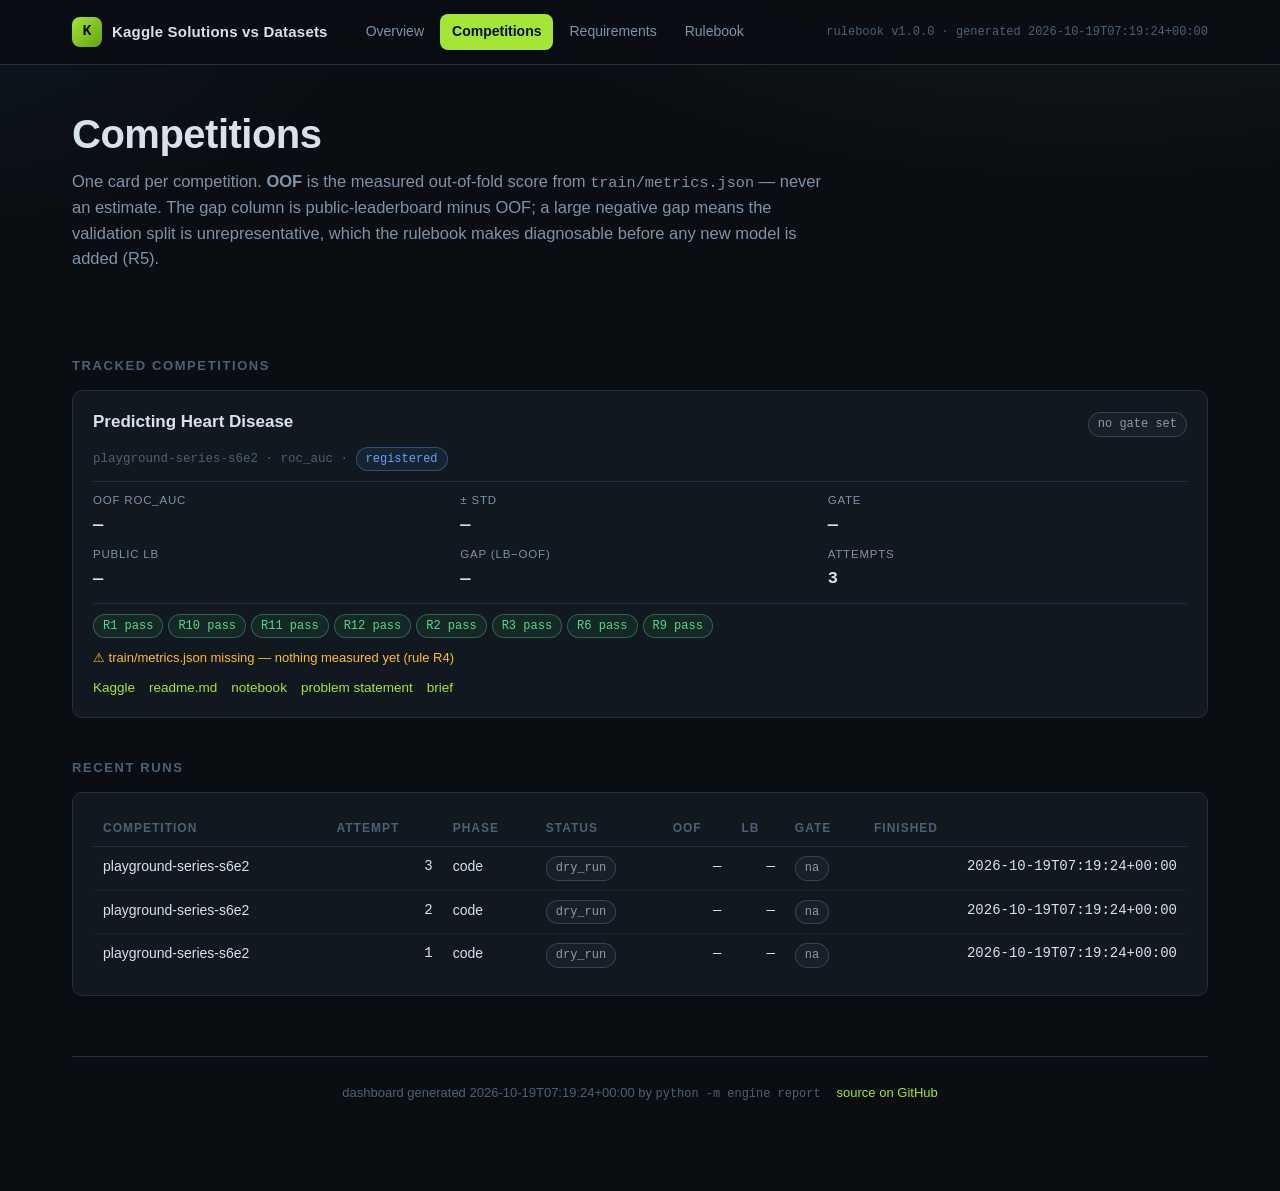
==== frontend/competitions.html @ f4a5522c "Kaggle solutions engine: scout -> OpenCode coder -> train -> score -> iterate An agent-driven system" ====
<!DOCTYPE html>
<html lang="en">
<head>
  <meta charset="utf-8">
  <meta name="viewport" content="width=device-width, initial-scale=1">
  <title>Competitions — Kaggle Solutions vs Datasets</title>
  <meta name="description" content="Every tracked competition: OOF score, gate status, leaderboard gap and requirement checks.">
  <link rel="stylesheet" href="assets/style.css">
</head>
<body data-page="competitions">

<header class="site">
  <div class="head-inner">
    <div class="brand"><span class="glyph">K</span> Kaggle Solutions vs Datasets</div>
    <nav class="site">
      <a data-nav="index" href="index.html">Overview</a>
      <a data-nav="competitions" href="competitions.html">Competitions</a>
      <a data-nav="requirements" href="requirements.html">Requirements</a>
      <a data-nav="rules" href="rules.html">Rulebook</a>
    </nav>
    <div class="head-meta" id="head-meta"></div>
  </div>
</header>

<main class="wrap">

  <section class="hero">
    <h1>Competitions</h1>
    <p class="lede">
      One card per competition. <strong>OOF</strong> is the measured out-of-fold
      score from <code>train/metrics.json</code> — never an estimate. The gap column
      is public-leaderboard minus OOF; a large negative gap means the validation
      split is unrepresentative, which the rulebook makes diagnosable before any
      new model is added (R5).
    </p>
  </section>

  <h2 class="section-title">Tracked competitions</h2>
  <div class="comp-grid" id="comps"></div>

  <h2 class="section-title">Recent runs</h2>
  <div class="panel scroll-x" id="recent-runs"></div>

  <footer class="site">
    <div class="wrap" style="padding-bottom:0;display:flex;justify-content:space-between;gap:16px;flex-wrap:wrap;border:none;">
      <span id="foot-generated"></span>
      <a data-repo-link href="#">source on GitHub</a>
    </div>
  </footer>

</main>

<script src="assets/app.js"></script>
</body>
</html>
---- frontend/assets/style.css ----
/* ==========================================================================
   Kaggle Solutions vs Datasets — dashboard theme
   Engine-telemetry aesthetic: deep ink, mono numerals, status chips.
   No framework; served statically from GitHub Pages or any web server.
   ========================================================================== */

:root {
  --ink: #0a0e13;
  --panel: #111820;
  --panel-2: #16202a;
  --line: #223040;
  --text: #d8e2ec;
  --muted: #7d93a8;
  --faint: #4c6076;

  --pass: #4ade80;
  --fail: #f87171;
  --warn: #fbbf24;
  --info: #60a5fa;
  --idle: #8b9aab;

  --accent: #a3e635;
  --accent-dim: #65a30d;

  --mono: "SFMono-Regular", ui-monospace, "Cascadia Mono", Consolas, monospace;
  --sans: "Inter", -apple-system, "Segoe UI", Roboto, Helvetica, Arial, sans-serif;
  --radius: 10px;
}

* { box-sizing: border-box; }

html, body {
  margin: 0;
  padding: 0;
  background: var(--ink);
  color: var(--text);
  font-family: var(--sans);
  font-size: 15px;
  line-height: 1.55;
}

body {
  background-image:
    radial-gradient(1100px 500px at 85% -10%, rgba(163, 230, 53, 0.07), transparent 60%),
    radial-gradient(900px 420px at -10% 0%, rgba(96, 165, 250, 0.06), transparent 55%);
}

a { color: var(--accent); text-decoration: none; }
a:hover { text-decoration: underline; }

code, .mono { font-family: var(--mono); font-size: 0.92em; }

.wrap {
  max-width: 1180px;
  margin: 0 auto;
  padding: 0 22px 90px;
}

/* --- header --------------------------------------------------------------- */

header.site {
  border-bottom: 1px solid var(--line);
  background: rgba(10, 14, 19, 0.85);
  backdrop-filter: blur(8px);
  position: sticky;
  top: 0;
  z-index: 10;
}

.head-inner {
  max-width: 1180px;
  margin: 0 auto;
  padding: 14px 22px;
  display: flex;
  align-items: center;
  gap: 26px;
  flex-wrap: wrap;
}

.brand {
  display: flex;
  align-items: center;
  gap: 10px;
  font-weight: 700;
  letter-spacing: 0.2px;
}

.brand .glyph {
  display: inline-grid;
  place-items: center;
  width: 30px;
  height: 30px;
  border-radius: 8px;
  background: linear-gradient(135deg, var(--accent), var(--accent-dim));
  color: #0a0e13;
  font-family: var(--mono);
  font-weight: 800;
}

nav.site { display: flex; gap: 4px; flex-wrap: wrap; }

nav.site a {
  color: var(--muted);
  padding: 7px 12px;
  border-radius: 8px;
  font-size: 14px;
}

nav.site a:hover { color: var(--text); background: var(--panel-2); text-decoration: none; }
nav.site a.active { color: var(--ink); background: var(--accent); font-weight: 600; }

.head-meta {
  margin-left: auto;
  color: var(--faint);
  font-family: var(--mono);
  font-size: 12px;
}

/* --- hero ------------------------------------------------------------------ */

.hero { padding: 46px 0 26px; }

.hero h1 {
  margin: 0 0 12px;
  font-size: clamp(26px, 4vw, 40px);
  letter-spacing: -0.5px;
  line-height: 1.15;
}

.hero h1 .lime { color: var(--accent); }

.hero p.lede {
  max-width: 760px;
  color: var(--muted);
  margin: 0 0 18px;
  font-size: 16.5px;
}

/* --- generic panels -------------------------------------------------------- */

.panel {
  background: var(--panel);
  border: 1px solid var(--line);
  border-radius: var(--radius);
  padding: 18px 20px;
}

.panel h2, .panel h3 { margin-top: 0; }

.panel + .panel { margin-top: 18px; }

.section-title {
  margin: 40px 0 14px;
  font-size: 13px;
  text-transform: uppercase;
  letter-spacing: 1.6px;
  color: var(--faint);
  font-weight: 700;
}

/* --- stat cards ------------------------------------------------------------- */

.cards {
  display: grid;
  grid-template-columns: repeat(auto-fit, minmax(200px, 1fr));
  gap: 14px;
  margin-top: 18px;
}

.card {
  background: var(--panel);
  border: 1px solid var(--line);
  border-radius: var(--radius);
  padding: 16px 18px;
}

.card .label {
  color: var(--muted);
  font-size: 12.5px;
  text-transform: uppercase;
  letter-spacing: 1px;
}

.card .value {
  font-family: var(--mono);
  font-size: 30px;
  font-weight: 700;
  margin-top: 4px;
}

.card .sub { color: var(--faint); font-size: 12.5px; margin-top: 4px; }

/* --- chips ------------------------------------------------------------------ */

.chip {
  display: inline-block;
  padding: 2px 9px;
  border-radius: 999px;
  font-family: var(--mono);
  font-size: 12px;
  border: 1px solid transparent;
  white-space: nowrap;
}

.chip.pass { color: var(--pass); border-color: rgba(74, 222, 128, 0.35); background: rgba(74, 222, 128, 0.08); }
.chip.fail { color: var(--fail); border-color: rgba(248, 113, 113, 0.35); background: rgba(248, 113, 113, 0.08); }
.chip.warn { color: var(--warn); border-color: rgba(251, 191, 36, 0.35); background: rgba(251, 191, 36, 0.08); }
.chip.na   { color: var(--idle); border-color: rgba(139, 154, 170, 0.30); background: rgba(139, 154, 170, 0.06); }
.chip.info { color: var(--info); border-color: rgba(96, 165, 250, 0.35); background: rgba(96, 165, 250, 0.08); }

/* --- tables ------------------------------------------------------------------ */

table.data {
  width: 100%;
  border-collapse: collapse;
  font-size: 14px;
}

table.data th {
  text-align: left;
  color: var(--faint);
  font-size: 12px;
  text-transform: uppercase;
  letter-spacing: 1px;
  padding: 8px 10px;
  border-bottom: 1px solid var(--line);
  font-weight: 600;
}

table.data td {
  padding: 9px 10px;
  border-bottom: 1px solid rgba(34, 48, 64, 0.55);
  vertical-align: top;
}

table.data tr:last-child td { border-bottom: none; }
table.data td.num { font-family: var(--mono); text-align: right; }
table.data td.evidence { color: var(--muted); font-size: 13px; }

.scroll-x { overflow-x: auto; }

/* --- competition cards ------------------------------------------------------- */

.comp-grid {
  display: grid;
  grid-template-columns: repeat(auto-fit, minmax(340px, 1fr));
  gap: 16px;
}

.comp {
  background: var(--panel);
  border: 1px solid var(--line);
  border-radius: var(--radius);
  padding: 18px 20px;
  display: flex;
  flex-direction: column;
  gap: 10px;
}

.comp .top { display: flex; align-items: baseline; gap: 10px; justify-content: space-between; }

.comp h3 { margin: 0; font-size: 17px; }

.comp .slugline { color: var(--faint); font-family: var(--mono); font-size: 12.5px; }

.comp .scores {
  display: grid;
  grid-template-columns: repeat(3, 1fr);
  gap: 8px;
  padding: 10px 0;
  border-top: 1px solid var(--line);
  border-bottom: 1px solid var(--line);
}

.comp .scores .k { color: var(--muted); font-size: 11.5px; text-transform: uppercase; letter-spacing: 0.8px; }
.comp .scores .v { font-family: var(--mono); font-size: 17px; font-weight: 600; margin-top: 2px; }

.comp .checks-row { display: flex; gap: 5px; flex-wrap: wrap; }
.comp .links { display: flex; gap: 14px; flex-wrap: wrap; font-size: 13.5px; }
.comp .note { color: var(--warn); font-size: 13px; }

/* --- pipeline ------------------------------------------------------------------ */

ol.pipeline { list-style: none; counter-reset: step; margin: 0; padding: 0; }

ol.pipeline li {
  counter-increment: step;
  padding: 10px 0 10px 44px;
  border-bottom: 1px solid rgba(34, 48, 64, 0.55);
  position: relative;
}

ol.pipeline li:last-child { border-bottom: none; }

ol.pipeline li::before {
  content: counter(step);
  position: absolute;
  left: 0;
  top: 10px;
  width: 28px;
  height: 28px;
  border-radius: 8px;
  background: var(--panel-2);
  border: 1px solid var(--line);
  color: var(--accent);
  font-family: var(--mono);
  display: grid;
  place-items: center;
  font-size: 13px;
  font-weight: 700;
}

ol.pipeline .stage { font-weight: 600; }
ol.pipeline .desc { color: var(--muted); font-size: 13.5px; }

/* --- rule blocks ---------------------------------------------------------------- */

.rule {
  border: 1px solid var(--line);
  border-radius: var(--radius);
  background: var(--panel);
  padding: 16px 18px;
  margin-bottom: 12px;
}

.rule .rid {
  font-family: var(--mono);
  color: var(--accent);
  font-weight: 700;
  margin-right: 8px;
}

.rule .rtitle { font-weight: 650; }
.rule p { margin: 8px 0 0; color: var(--muted); }

/* --- key/value grid ---------------------------------------------------------------- */

.kv {
  display: grid;
  grid-template-columns: max-content 1fr;
  gap: 6px 18px;
  font-size: 14px;
}

.kv .k { color: var(--muted); }
.kv .v { font-family: var(--mono); }

/* --- states (loading / error / empty) ------------------------------------------------- */

.state {
  border: 1px dashed var(--line);
  border-radius: var(--radius);
  padding: 34px;
  text-align: center;
  color: var(--muted);
}

.state.error { border-color: rgba(248, 113, 113, 0.5); color: var(--fail); }

footer.site {
  border-top: 1px solid var(--line);
  color: var(--faint);
  font-size: 13px;
  padding: 26px 0 0;
  margin-top: 60px;
  display: flex;
  justify-content: space-between;
  gap: 16px;
  flex-wrap: wrap;
}

@media (max-width: 720px) {
  .comp .scores { grid-template-columns: repeat(2, 1fr); }
  .head-meta { display: none; }
}
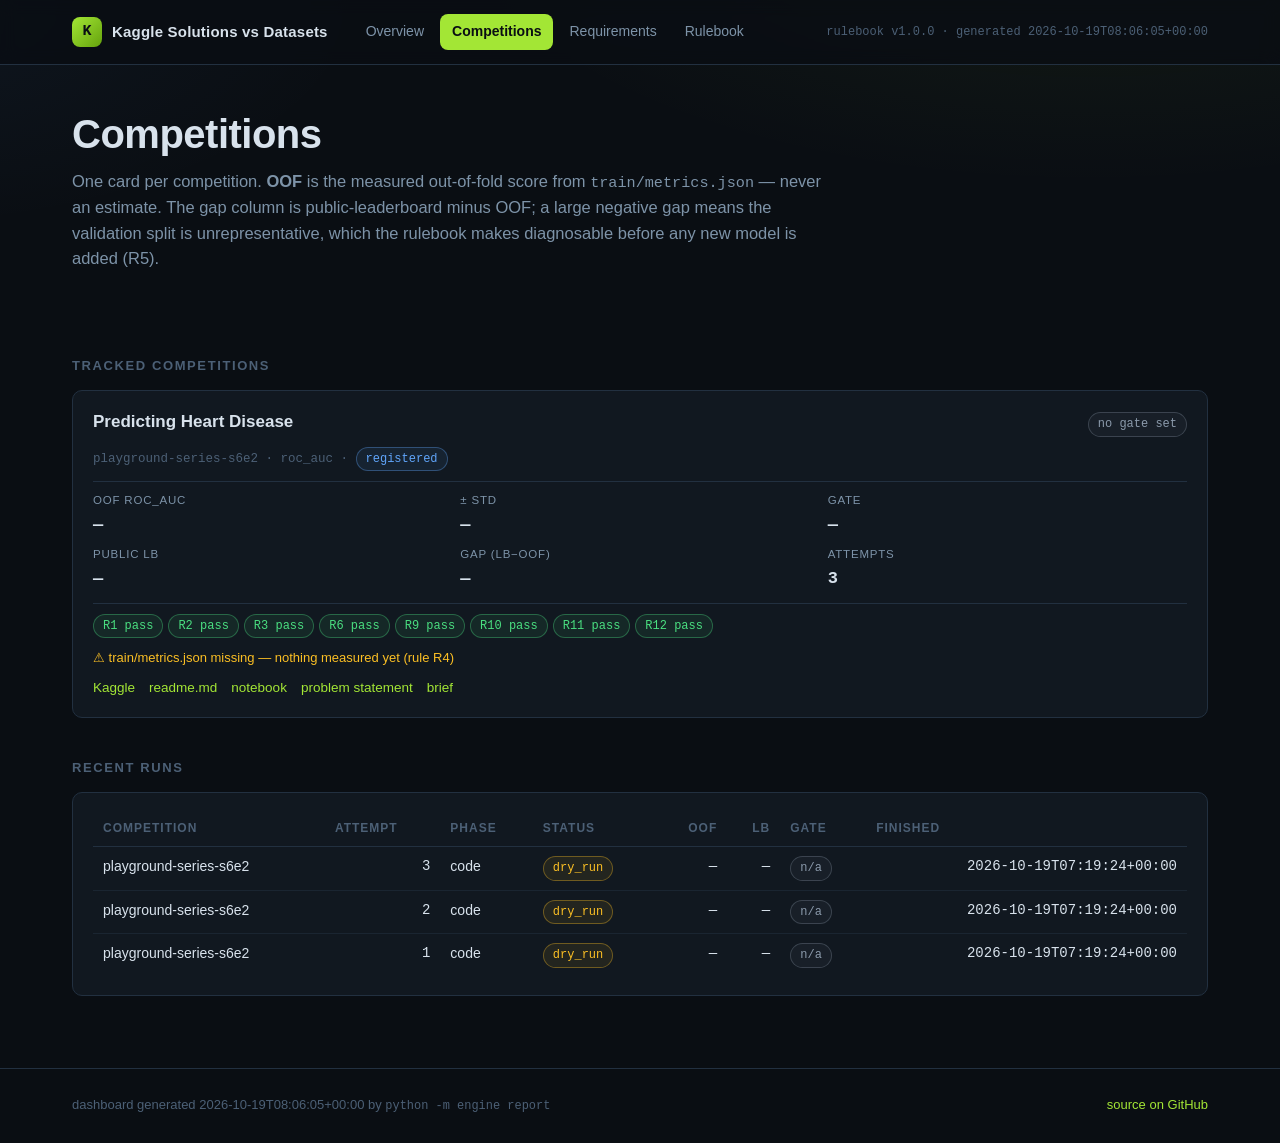
==== commit 3c683068: "Frontend polish: accessibility, favicon, semantic structure Working-tree improvements to the dashboa" ====
--- a/frontend/competitions.html
+++ b/frontend/competitions.html
@@ -3,16 +3,21 @@
 <head>
   <meta charset="utf-8">
   <meta name="viewport" content="width=device-width, initial-scale=1">
+  <meta name="color-scheme" content="dark">
+  <meta name="theme-color" content="#0a0e13">
   <title>Competitions — Kaggle Solutions vs Datasets</title>
   <meta name="description" content="Every tracked competition: OOF score, gate status, leaderboard gap and requirement checks.">
+  <link rel="icon" href="data:image/svg+xml,%3Csvg xmlns='http://www.w3.org/2000/svg' viewBox='0 0 32 32'%3E%3Crect width='32' height='32' rx='8' fill='%23a3e635'/%3E%3Ctext x='16' y='16' font-family='monospace' font-size='20' font-weight='bold' text-anchor='middle' dominant-baseline='central' fill='%230a0e13'%3EK%3C/text%3E%3C/svg%3E">
   <link rel="stylesheet" href="assets/style.css">
 </head>
 <body data-page="competitions">
 
+<a class="skip" href="#main">Skip to content</a>
+
 <header class="site">
   <div class="head-inner">
     <div class="brand"><span class="glyph">K</span> Kaggle Solutions vs Datasets</div>
-    <nav class="site">
+    <nav class="site" aria-label="Primary">
       <a data-nav="index" href="index.html">Overview</a>
       <a data-nav="competitions" href="competitions.html">Competitions</a>
       <a data-nav="requirements" href="requirements.html">Requirements</a>
@@ -22,7 +27,15 @@
   </div>
 </header>
 
-<main class="wrap">
+<main class="wrap" id="main">
+
+  <div id="root" role="status"></div>
+  <noscript>
+    <div class="state error">
+      This dashboard renders <code>data/dashboard.json</code> with JavaScript —
+      please enable it, or read the JSON directly.
+    </div>
+  </noscript>
 
   <section class="hero">
     <h1>Competitions</h1>
@@ -41,14 +54,14 @@
   <h2 class="section-title">Recent runs</h2>
   <div class="panel scroll-x" id="recent-runs"></div>
 
-  <footer class="site">
-    <div class="wrap" style="padding-bottom:0;display:flex;justify-content:space-between;gap:16px;flex-wrap:wrap;border:none;">
-      <span id="foot-generated"></span>
-      <a data-repo-link href="#">source on GitHub</a>
-    </div>
-  </footer>
+</main>
 
-</main>
+<footer class="site">
+  <div class="wrap foot-inner">
+    <span id="foot-generated"></span>
+    <a data-repo-link href="#">source on GitHub</a>
+  </div>
+</footer>
 
 <script src="assets/app.js"></script>
 </body>
--- a/frontend/assets/style.css
+++ b/frontend/assets/style.css
@@ -5,6 +5,8 @@
    ========================================================================== */
 
 :root {
+  color-scheme: dark;
+
   --ink: #0a0e13;
   --panel: #111820;
   --panel-2: #16202a;
@@ -45,15 +47,35 @@
     radial-gradient(900px 420px at -10% 0%, rgba(96, 165, 250, 0.06), transparent 55%);
 }
 
-a { color: var(--accent); text-decoration: none; }
+a { color: var(--accent); text-decoration: none; transition: color .15s ease; }
 a:hover { text-decoration: underline; }
+
+:focus-visible {
+  outline: 2px solid var(--accent);
+  outline-offset: 2px;
+}
+
+/* keyboard-only skip link: off-screen until focused */
+.skip {
+  position: absolute;
+  left: -9999px;
+  top: 0;
+  z-index: 100;
+  padding: 10px 16px;
+  border-radius: 0 0 var(--radius) 0;
+  background: var(--accent);
+  color: var(--ink);
+  font-weight: 600;
+}
+
+.skip:focus { left: 0; text-decoration: none; }
 
 code, .mono { font-family: var(--mono); font-size: 0.92em; }
 
 .wrap {
   max-width: 1180px;
   margin: 0 auto;
-  padding: 0 22px 90px;
+  padding: 0 22px 48px;
 }
 
 /* --- header --------------------------------------------------------------- */
@@ -104,10 +126,12 @@
   padding: 7px 12px;
   border-radius: 8px;
   font-size: 14px;
+  transition: color .15s ease, background-color .15s ease;
 }
 
 nav.site a:hover { color: var(--text); background: var(--panel-2); text-decoration: none; }
-nav.site a.active { color: var(--ink); background: var(--accent); font-weight: 600; }
+nav.site a.active,
+nav.site a[aria-current="page"] { color: var(--ink); background: var(--accent); font-weight: 600; }
 
 .head-meta {
   margin-left: auto;
@@ -136,6 +160,13 @@
   font-size: 16.5px;
 }
 
+.hero p.lede.legend {
+  display: flex;
+  gap: 10px;
+  flex-wrap: wrap;
+  font-size: 15px;
+}
+
 /* --- generic panels -------------------------------------------------------- */
 
 .panel {
@@ -148,6 +179,9 @@
 .panel h2, .panel h3 { margin-top: 0; }
 
 .panel + .panel { margin-top: 18px; }
+
+.panel p.intro { margin-top: 0; color: var(--muted); }
+.panel p.outro { margin-bottom: 0; color: var(--muted); }
 
 .section-title {
   margin: 40px 0 14px;
@@ -156,6 +190,18 @@
   letter-spacing: 1.6px;
   color: var(--faint);
   font-weight: 700;
+}
+
+/* --- utilities -------------------------------------------------------------- */
+
+.muted { color: var(--muted); }
+.faint { color: var(--faint); }
+
+pre.tree {
+  margin: 0;
+  overflow-x: auto;
+  color: var(--muted);
+  font-size: 13px;
 }
 
 /* --- stat cards ------------------------------------------------------------- */
@@ -227,6 +273,8 @@
   font-weight: 600;
 }
 
+table.data th.num { text-align: right; }
+
 table.data td {
   padding: 9px 10px;
   border-bottom: 1px solid rgba(34, 48, 64, 0.55);
@@ -236,6 +284,9 @@
 table.data tr:last-child td { border-bottom: none; }
 table.data td.num { font-family: var(--mono); text-align: right; }
 table.data td.evidence { color: var(--muted); font-size: 13px; }
+
+table.data tbody tr { transition: background-color .12s ease; }
+table.data tbody tr:hover { background: rgba(22, 32, 42, 0.6); }
 
 .scroll-x { overflow-x: auto; }
 
@@ -274,6 +325,11 @@
 
 .comp .scores .k { color: var(--muted); font-size: 11.5px; text-transform: uppercase; letter-spacing: 0.8px; }
 .comp .scores .v { font-family: var(--mono); font-size: 17px; font-weight: 600; margin-top: 2px; }
+
+/* gate verdict + out-of-band LB/OOF gap are colour-coded in place (R5) */
+.comp .scores .v.v-pass { color: var(--pass); }
+.comp .scores .v.v-fail { color: var(--fail); }
+.comp .scores .v.v-warn { color: var(--warn); }
 
 .comp .checks-row { display: flex; gap: 5px; flex-wrap: wrap; }
 .comp .links { display: flex; gap: 14px; flex-wrap: wrap; font-size: 13.5px; }
@@ -343,7 +399,7 @@
 }
 
 .kv .k { color: var(--muted); }
-.kv .v { font-family: var(--mono); }
+.kv .v { font-family: var(--mono); overflow-wrap: break-word; }
 
 /* --- states (loading / error / empty) ------------------------------------------------- */
 
@@ -357,19 +413,40 @@
 
 .state.error { border-color: rgba(248, 113, 113, 0.5); color: var(--fail); }
 
+/* --- footer (outside <main>, border runs full bleed) ------------------------------ */
+
 footer.site {
   border-top: 1px solid var(--line);
   color: var(--faint);
   font-size: 13px;
-  padding: 26px 0 0;
-  margin-top: 60px;
+  margin-top: 24px;
+}
+
+footer .foot-inner {
+  padding-top: 26px;
+  padding-bottom: 30px;
   display: flex;
   justify-content: space-between;
   gap: 16px;
   flex-wrap: wrap;
 }
 
+/* --- responsive / motion --------------------------------------------------------- */
+
 @media (max-width: 720px) {
   .comp .scores { grid-template-columns: repeat(2, 1fr); }
   .head-meta { display: none; }
-}
+  .head-inner { gap: 14px; }
+  .hero { padding-top: 30px; }
+  .kv { grid-template-columns: 1fr; gap: 4px; }
+  .kv .k { margin-top: 10px; }
+  .kv .k:first-child { margin-top: 0; }
+}
+
+@media (prefers-reduced-motion: reduce) {
+  *, *::before, *::after {
+    transition-duration: 0.01ms !important;
+    animation-duration: 0.01ms !important;
+    scroll-behavior: auto !important;
+  }
+}
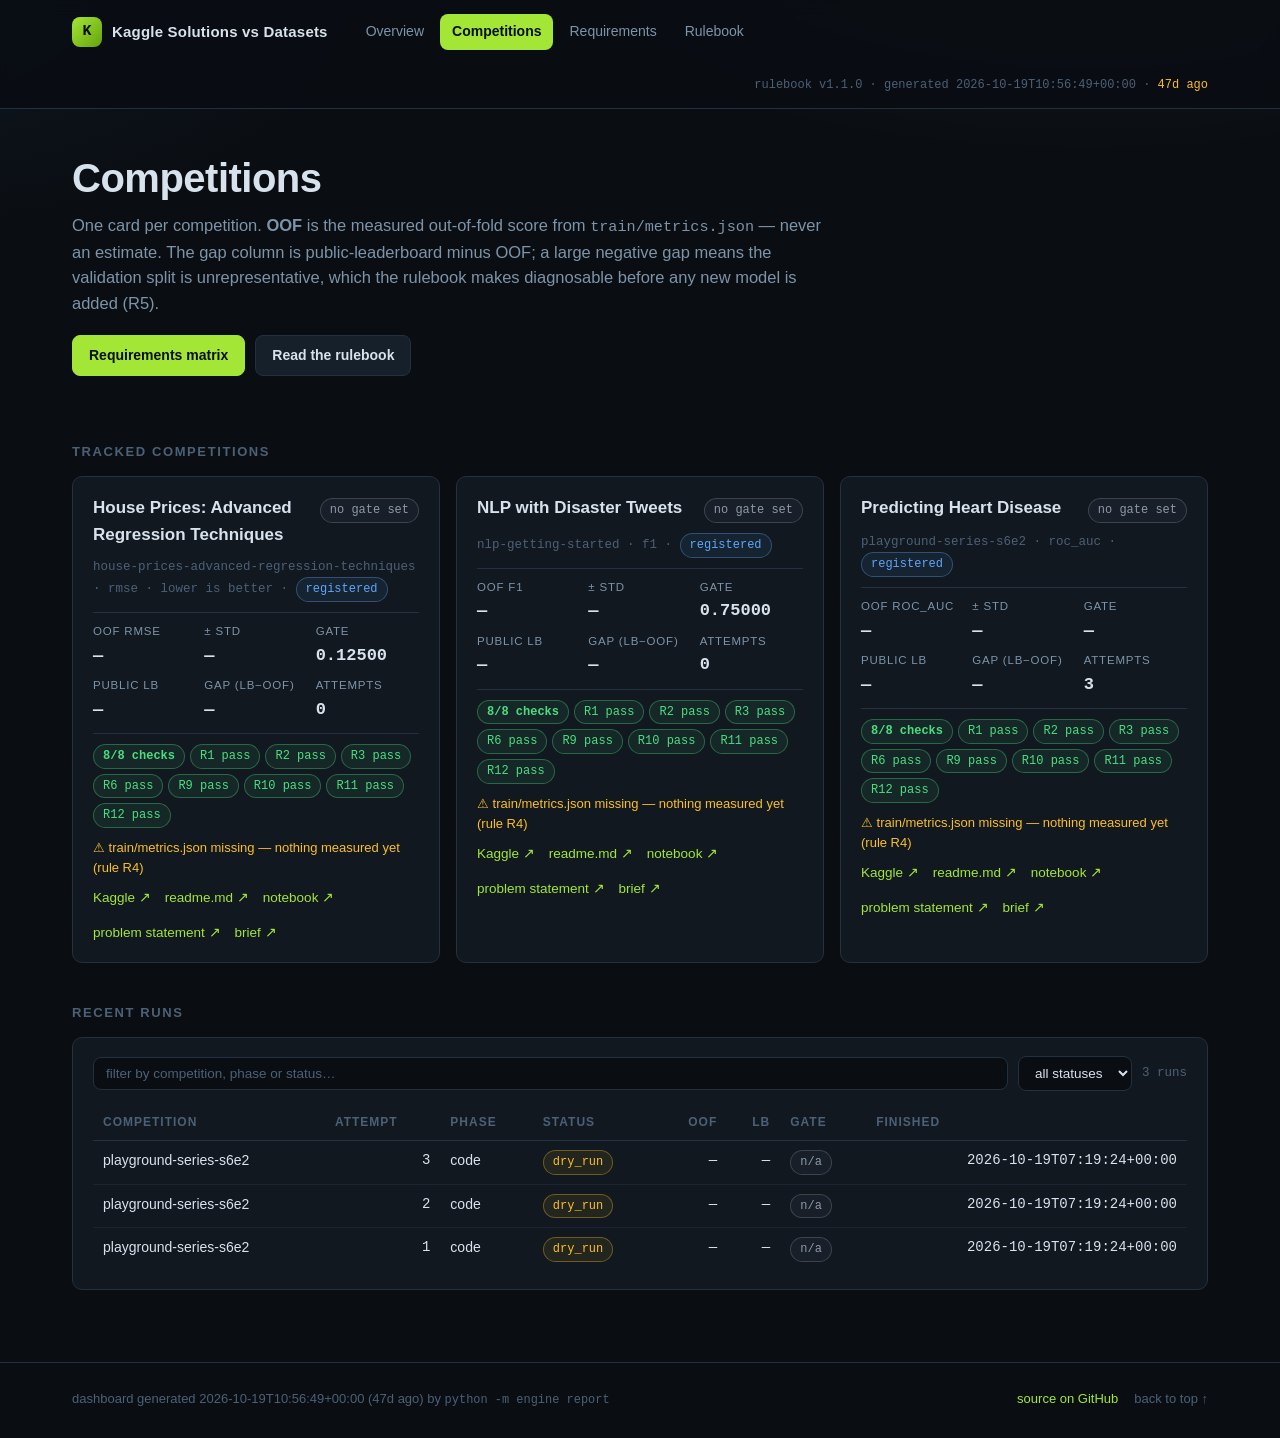
==== commit d6548e02: "Frontend wave 2: gate meters, filters, sticky matrix, copy, skeletons Second batch of parallel-sessi" ====
--- a/frontend/competitions.html
+++ b/frontend/competitions.html
@@ -46,20 +46,27 @@
       split is unrepresentative, which the rulebook makes diagnosable before any
       new model is added (R5).
     </p>
+    <div class="hero-actions">
+      <a class="btn primary" href="requirements.html">Requirements matrix</a>
+      <a class="btn" href="rules.html">Read the rulebook</a>
+    </div>
   </section>
 
   <h2 class="section-title">Tracked competitions</h2>
   <div class="comp-grid" id="comps"></div>
 
   <h2 class="section-title">Recent runs</h2>
-  <div class="panel scroll-x" id="recent-runs"></div>
+  <div class="panel" id="recent-runs"></div>
 
 </main>
 
 <footer class="site">
   <div class="wrap foot-inner">
     <span id="foot-generated"></span>
-    <a data-repo-link href="#">source on GitHub</a>
+    <span class="foot-links">
+      <a data-repo-link href="#">source on GitHub</a>
+      <a class="to-top" href="#main">back to top ↑</a>
+    </span>
   </div>
 </footer>
 
--- a/frontend/assets/style.css
+++ b/frontend/assets/style.css
@@ -431,6 +431,210 @@
   flex-wrap: wrap;
 }
 
+/* --- component: hero actions ---------------------------------------------------- */
+
+.hero-actions { display: flex; gap: 10px; flex-wrap: wrap; margin-top: 6px; }
+
+a.btn {
+  display: inline-block;
+  padding: 9px 16px;
+  border: 1px solid var(--line);
+  border-radius: 8px;
+  background: var(--panel-2);
+  color: var(--text);
+  font-size: 14px;
+  font-weight: 600;
+  text-decoration: none;
+  transition: border-color .15s ease, background-color .15s ease;
+}
+
+a.btn:hover { border-color: var(--faint); background: var(--panel); text-decoration: none; }
+
+a.btn.primary { background: var(--accent); border-color: var(--accent); color: var(--ink); }
+a.btn.primary:hover { background: #b5f24d; border-color: #b5f24d; }
+
+/* --- component: stat card tones ------------------------------------------------- */
+
+.card .value.tone-pass { color: var(--pass); }
+.card .value.tone-fail { color: var(--fail); }
+.card .value.tone-warn { color: var(--warn); }
+.card .value.tone-info { color: var(--info); }
+
+/* --- component: pipeline rail ---------------------------------------------------- */
+
+ol.pipeline { position: relative; }
+
+ol.pipeline::before {
+  content: "";
+  position: absolute;
+  left: 14px;
+  top: 24px;
+  bottom: 24px;
+  width: 1px;
+  background: var(--line);
+}
+
+ol.pipeline li { transition: background-color .15s ease; }
+ol.pipeline li:hover { background: rgba(22, 32, 42, 0.5); }
+ol.pipeline li::before { background: var(--panel-2); z-index: 1; }
+
+/* --- component: progress meter (gate attainment, requirement coverage) ----------- */
+
+progress.prog {
+  display: block;
+  width: 100%;
+  height: 8px;
+  appearance: none;
+  -webkit-appearance: none;
+  border: none;
+  border-radius: 999px;
+  background: var(--panel-2);
+  overflow: hidden;
+}
+
+progress.prog::-webkit-progress-bar { background: var(--panel-2); }
+progress.prog::-webkit-progress-value { background: var(--accent-dim); border-radius: 999px; }
+progress.prog::-moz-progress-bar { background: var(--accent-dim); border-radius: 999px; }
+progress.prog.good::-webkit-progress-value { background: var(--pass); }
+progress.prog.good::-moz-progress-bar { background: var(--pass); }
+progress.prog.bad::-webkit-progress-value { background: var(--fail); }
+progress.prog.bad::-moz-progress-bar { background: var(--fail); }
+progress.prog:focus-visible { outline-offset: 3px; }
+
+.gate { display: grid; gap: 6px; }
+.gate-label { font-family: var(--mono); font-size: 12px; color: var(--muted); }
+
+.chip.summary { font-weight: 700; }
+
+/* --- component: run filter toolbar ------------------------------------------------ */
+
+.toolbar {
+  display: flex;
+  gap: 10px;
+  align-items: center;
+  flex-wrap: wrap;
+  margin-bottom: 14px;
+}
+
+.toolbar input[type="search"],
+.toolbar select {
+  background: var(--ink);
+  border: 1px solid var(--line);
+  border-radius: 8px;
+  color: var(--text);
+  font-family: var(--sans);
+  font-size: 13.5px;
+  padding: 8px 12px;
+}
+
+.toolbar input[type="search"] { flex: 1 1 240px; min-width: 0; }
+.toolbar input::placeholder { color: var(--faint); }
+.toolbar select { cursor: pointer; }
+
+.filter-count {
+  margin-left: auto;
+  color: var(--faint);
+  font-family: var(--mono);
+  font-size: 12.5px;
+}
+
+/* --- component: matrix cells, sticky labels, totals -------------------------------- */
+
+a.chip { text-decoration: none; transition: border-color .15s ease, background-color .15s ease; }
+a.chip:hover { text-decoration: none; border-color: var(--faint); }
+
+/* anchors land below the sticky header */
+[id] { scroll-margin-top: 76px; }
+
+.scroll-x th:first-child,
+.scroll-x td:first-child { position: sticky; left: 0; background: var(--panel); }
+.scroll-x thead th:first-child { z-index: 1; }
+.scroll-x tbody tr:hover td:first-child { background: var(--panel-2); }
+
+tr:target td { background: rgba(163, 230, 53, 0.10); }
+
+table.data tr.sum td {
+  background: var(--panel-2);
+  border-top: 1px solid var(--line);
+  font-weight: 600;
+}
+
+/* --- component: evidence detail header ----------------------------------------------- */
+
+.detail-head {
+  display: flex;
+  justify-content: space-between;
+  align-items: baseline;
+  gap: 12px;
+  flex-wrap: wrap;
+}
+
+.detail-head h3 { margin-bottom: 10px; }
+.detail-head + progress.prog { margin-bottom: 14px; }
+
+/* --- component: rule index + copy button ---------------------------------------------- */
+
+.rule-index { display: flex; gap: 6px; flex-wrap: wrap; margin-bottom: 16px; }
+.rule-head { display: flex; align-items: center; gap: 8px; flex-wrap: wrap; }
+
+.btn-copy {
+  margin-left: auto;
+  background: var(--panel-2);
+  border: 1px solid var(--line);
+  border-radius: 7px;
+  color: var(--muted);
+  font-family: var(--mono);
+  font-size: 11.5px;
+  padding: 4px 9px;
+  cursor: pointer;
+  transition: color .15s ease, border-color .15s ease;
+}
+
+.btn-copy:hover { color: var(--text); border-color: var(--faint); }
+.btn-copy.ok { color: var(--pass); border-color: rgba(74, 222, 128, 0.35); }
+
+/* textarea parked off-screen for the execCommand copy fallback */
+.offscreen { position: fixed; left: -9999px; top: 0; opacity: 0; }
+
+/* --- component: repo tree ------------------------------------------------------------- */
+
+pre.tree .t-dir  { color: var(--text); font-weight: 600; }
+pre.tree .t-path { color: var(--text); }
+pre.tree .t-note { color: var(--faint); }
+
+/* --- component: header freshness -------------------------------------------------------- */
+
+.freshness { color: var(--muted); }
+.freshness.fresh { color: var(--pass); }
+.freshness.stale { color: var(--warn); }
+
+/* --- component: loading skeleton ------------------------------------------------------------ */
+
+.skeleton { display: grid; gap: 12px; justify-items: start; }
+
+.sk-line {
+  display: block;
+  height: 14px;
+  border-radius: 7px;
+  background: linear-gradient(90deg, var(--panel-2) 25%, var(--line) 50%, var(--panel-2) 75%);
+  background-size: 200% 100%;
+  animation: sk-shift 1.4s ease-in-out infinite;
+}
+
+.sk-line.w-45 { width: 45%; }
+.sk-line.w-60 { width: 60%; }
+.sk-line.w-75 { width: 75%; }
+
+@keyframes sk-shift { from { background-position: 200% 0; } to { background-position: -200% 0; } }
+
+/* --- component: footer links ----------------------------------------------------------------- */
+
+.foot-links { display: flex; gap: 16px; flex-wrap: wrap; }
+a.to-top { color: var(--faint); }
+a.to-top:hover { color: var(--text); }
+
+.panel-foot { margin-top: 12px; font-size: 13.5px; }
+
 /* --- responsive / motion --------------------------------------------------------- */
 
 @media (max-width: 720px) {
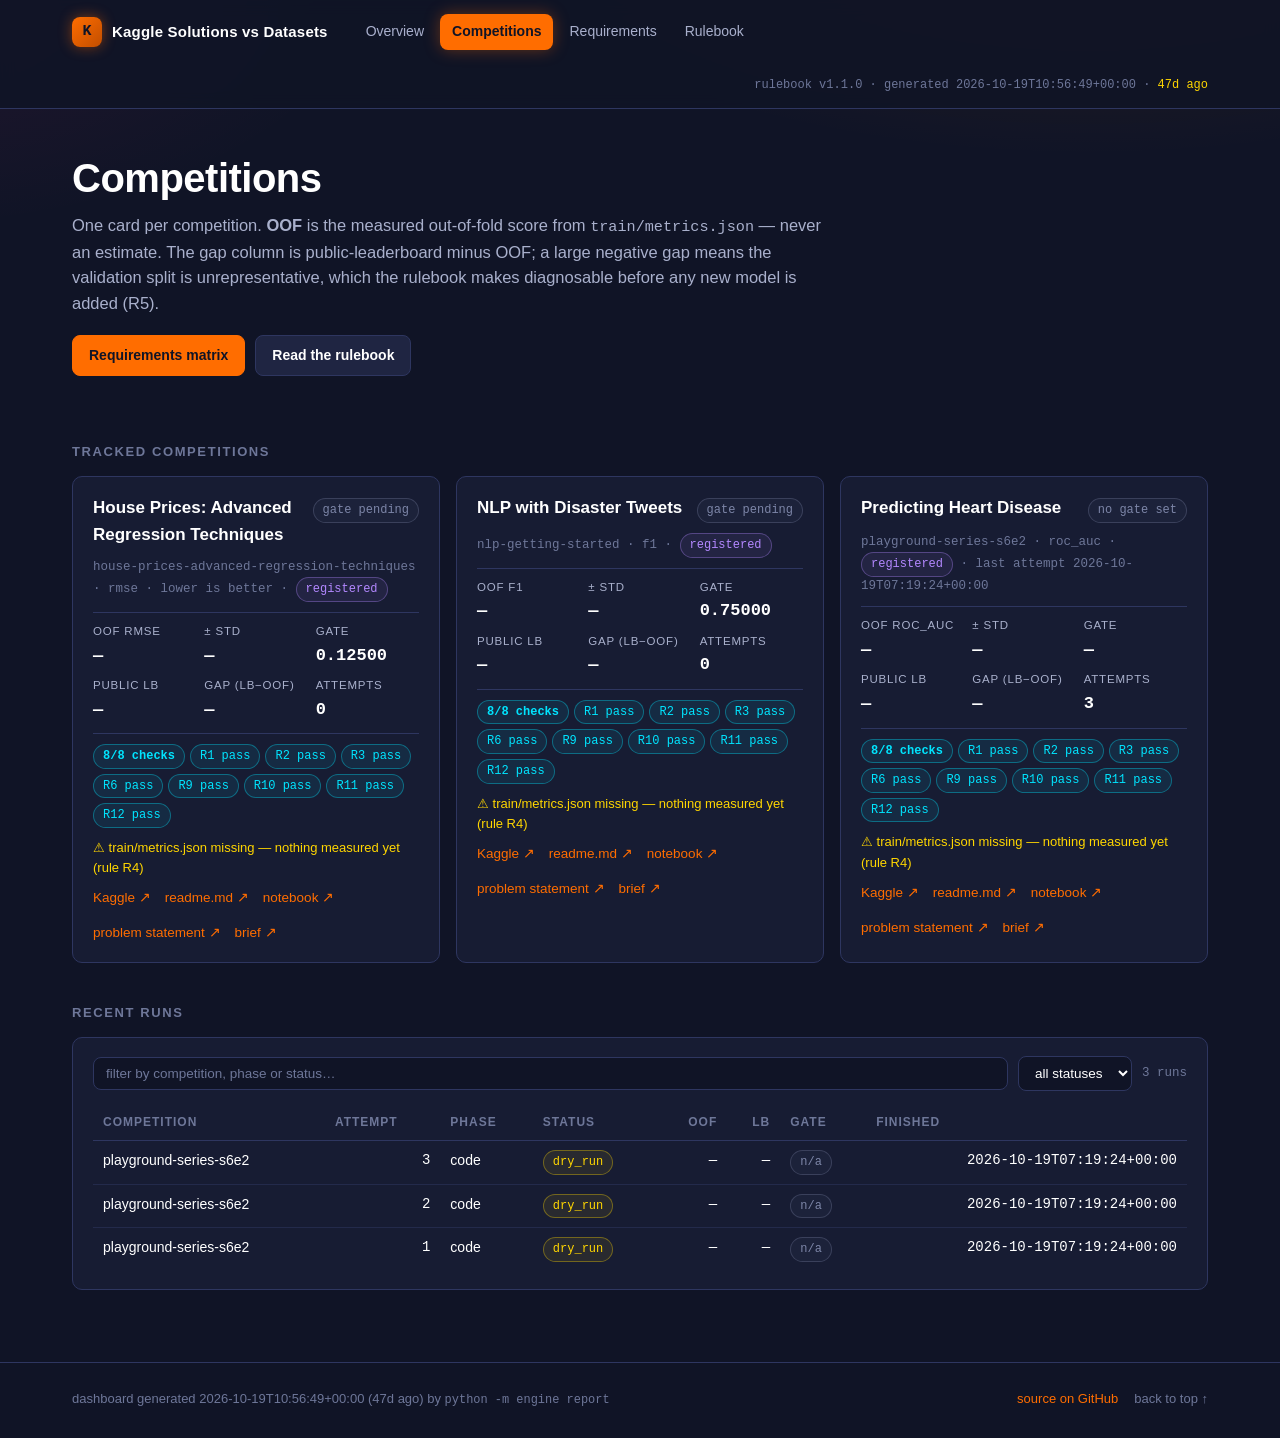
==== commit 488f4574: "Frontend: EXCITEMENT MODE palette (electric orange, vivid yellow, deep navy) - :root gains the eight" ====
--- a/frontend/competitions.html
+++ b/frontend/competitions.html
@@ -4,10 +4,10 @@
   <meta charset="utf-8">
   <meta name="viewport" content="width=device-width, initial-scale=1">
   <meta name="color-scheme" content="dark">
-  <meta name="theme-color" content="#0a0e13">
+  <meta name="theme-color" content="#101426">
   <title>Competitions — Kaggle Solutions vs Datasets</title>
   <meta name="description" content="Every tracked competition: OOF score, gate status, leaderboard gap and requirement checks.">
-  <link rel="icon" href="data:image/svg+xml,%3Csvg xmlns='http://www.w3.org/2000/svg' viewBox='0 0 32 32'%3E%3Crect width='32' height='32' rx='8' fill='%23a3e635'/%3E%3Ctext x='16' y='16' font-family='monospace' font-size='20' font-weight='bold' text-anchor='middle' dominant-baseline='central' fill='%230a0e13'%3EK%3C/text%3E%3C/svg%3E">
+  <link rel="icon" href="data:image/svg+xml,%3Csvg xmlns='http://www.w3.org/2000/svg' viewBox='0 0 32 32'%3E%3Crect width='32' height='32' rx='8' fill='%23FF6D00'/%3E%3Ctext x='16' y='16' font-family='monospace' font-size='20' font-weight='bold' text-anchor='middle' dominant-baseline='central' fill='%23101426'%3EK%3C/text%3E%3C/svg%3E">
   <link rel="stylesheet" href="assets/style.css">
 </head>
 <body data-page="competitions">
--- a/frontend/assets/style.css
+++ b/frontend/assets/style.css
@@ -1,28 +1,40 @@
 /* ==========================================================================
    Kaggle Solutions vs Datasets — dashboard theme
-   Engine-telemetry aesthetic: deep ink, mono numerals, status chips.
+   EXCITEMENT MODE: deep navy, electric orange, vivid yellow, glow accents.
+   High energy · Dynamic · Futuristic — mono numerals, status chips.
    No framework; served statically from GitHub Pages or any web server.
    ========================================================================== */
 
 :root {
   color-scheme: dark;
 
-  --ink: #0a0e13;
-  --panel: #111820;
-  --panel-2: #16202a;
-  --line: #223040;
-  --text: #d8e2ec;
-  --muted: #7d93a8;
-  --faint: #4c6076;
-
-  --pass: #4ade80;
-  --fail: #f87171;
-  --warn: #fbbf24;
-  --info: #60a5fa;
-  --idle: #8b9aab;
-
-  --accent: #a3e635;
-  --accent-dim: #65a30d;
+  /* --- EXCITEMENT MODE palette ---------------------------------------------- */
+  --excitement-primary: #FF6D00;    /* Electric Orange — primary excitement  */
+  --excitement-secondary: #FFD600;  /* Vivid Yellow — energy and highlights   */
+  --excitement-accent: #FF2E93;     /* Hot Pink — playful excitement          */
+  --excitement-alert: #FF1744;      /* Neon Red — intensity and urgency       */
+  --excitement-purple: #B388FF;     /* Electric Purple — creative energy      */
+  --excitement-cyan: #00E5FF;       /* Bright Cyan — futuristic accents       */
+  --excitement-background: #101426; /* Deep Navy — dark background            */
+  --excitement-text: #FFFFFF;       /* Pure White — text on dark surfaces     */
+
+  /* --- semantic aliases used across the theme ------------------------------- */
+  --ink: var(--excitement-background);
+  --panel: #171c33;          /* raised surfaces derived from Deep Navy */
+  --panel-2: #1f2542;
+  --line: #2e3660;
+  --text: var(--excitement-text);
+  --muted: #a9b0cc;
+  --faint: #6e7799;
+
+  --pass: var(--excitement-cyan);
+  --fail: var(--excitement-alert);
+  --warn: var(--excitement-secondary);
+  --info: var(--excitement-purple);
+  --idle: #7d86a8;
+
+  --accent: var(--excitement-primary);
+  --accent-dim: #c24e00;
 
   --mono: "SFMono-Regular", ui-monospace, "Cascadia Mono", Consolas, monospace;
   --sans: "Inter", -apple-system, "Segoe UI", Roboto, Helvetica, Arial, sans-serif;
@@ -41,17 +53,19 @@
   line-height: 1.55;
 }
 
+/* accent glow: Electric Orange primary, Hot Pink used sparingly */
 body {
   background-image:
-    radial-gradient(1100px 500px at 85% -10%, rgba(163, 230, 53, 0.07), transparent 60%),
-    radial-gradient(900px 420px at -10% 0%, rgba(96, 165, 250, 0.06), transparent 55%);
+    radial-gradient(1100px 500px at 85% -10%, rgba(255, 109, 0, 0.13), transparent 60%),
+    radial-gradient(900px 420px at -10% 0%, rgba(255, 46, 147, 0.08), transparent 55%);
 }
 
 a { color: var(--accent); text-decoration: none; transition: color .15s ease; }
 a:hover { text-decoration: underline; }
 
+/* futuristic cyan focus ring — distinct from orange links/controls */
 :focus-visible {
-  outline: 2px solid var(--accent);
+  outline: 2px solid var(--excitement-cyan);
   outline-offset: 2px;
 }
 
@@ -82,7 +96,7 @@
 
 header.site {
   border-bottom: 1px solid var(--line);
-  background: rgba(10, 14, 19, 0.85);
+  background: rgba(16, 20, 38, 0.85);
   backdrop-filter: blur(8px);
   position: sticky;
   top: 0;
@@ -114,9 +128,10 @@
   height: 30px;
   border-radius: 8px;
   background: linear-gradient(135deg, var(--accent), var(--accent-dim));
-  color: #0a0e13;
+  color: var(--ink);
   font-family: var(--mono);
   font-weight: 800;
+  box-shadow: 0 0 14px rgba(255, 109, 0, 0.45);
 }
 
 nav.site { display: flex; gap: 4px; flex-wrap: wrap; }
@@ -131,7 +146,12 @@
 
 nav.site a:hover { color: var(--text); background: var(--panel-2); text-decoration: none; }
 nav.site a.active,
-nav.site a[aria-current="page"] { color: var(--ink); background: var(--accent); font-weight: 600; }
+nav.site a[aria-current="page"] {
+  color: var(--ink);
+  background: var(--accent);
+  font-weight: 600;
+  box-shadow: 0 0 16px rgba(255, 109, 0, 0.35);
+}
 
 .head-meta {
   margin-left: auto;
@@ -151,7 +171,18 @@
   line-height: 1.15;
 }
 
-.hero h1 .lime { color: var(--accent); }
+/* energy highlight: Vivid Yellow, upgraded to a yellow→orange gradient where
+   background-clip:text is supported (old browsers keep the solid yellow) */
+.hero h1 .flare { color: var(--excitement-secondary); }
+
+@supports (-webkit-background-clip: text) {
+  .hero h1 .flare {
+    background: linear-gradient(120deg, var(--excitement-secondary), var(--excitement-primary));
+    -webkit-background-clip: text;
+    background-clip: text;
+    color: transparent;
+  }
+}
 
 .hero p.lede {
   max-width: 760px;
@@ -248,11 +279,11 @@
   white-space: nowrap;
 }
 
-.chip.pass { color: var(--pass); border-color: rgba(74, 222, 128, 0.35); background: rgba(74, 222, 128, 0.08); }
-.chip.fail { color: var(--fail); border-color: rgba(248, 113, 113, 0.35); background: rgba(248, 113, 113, 0.08); }
-.chip.warn { color: var(--warn); border-color: rgba(251, 191, 36, 0.35); background: rgba(251, 191, 36, 0.08); }
-.chip.na   { color: var(--idle); border-color: rgba(139, 154, 170, 0.30); background: rgba(139, 154, 170, 0.06); }
-.chip.info { color: var(--info); border-color: rgba(96, 165, 250, 0.35); background: rgba(96, 165, 250, 0.08); }
+.chip.pass { color: var(--pass); border-color: rgba(0, 229, 255, 0.35); background: rgba(0, 229, 255, 0.08); }
+.chip.fail { color: var(--fail); border-color: rgba(255, 23, 68, 0.35); background: rgba(255, 23, 68, 0.08); }
+.chip.warn { color: var(--warn); border-color: rgba(255, 214, 0, 0.35); background: rgba(255, 214, 0, 0.08); }
+.chip.na   { color: var(--idle); border-color: rgba(125, 134, 168, 0.30); background: rgba(125, 134, 168, 0.06); }
+.chip.info { color: var(--info); border-color: rgba(179, 136, 255, 0.35); background: rgba(179, 136, 255, 0.08); }
 
 /* --- tables ------------------------------------------------------------------ */
 
@@ -277,7 +308,7 @@
 
 table.data td {
   padding: 9px 10px;
-  border-bottom: 1px solid rgba(34, 48, 64, 0.55);
+  border-bottom: 1px solid rgba(46, 54, 96, 0.55);
   vertical-align: top;
 }
 
@@ -286,7 +317,7 @@
 table.data td.evidence { color: var(--muted); font-size: 13px; }
 
 table.data tbody tr { transition: background-color .12s ease; }
-table.data tbody tr:hover { background: rgba(22, 32, 42, 0.6); }
+table.data tbody tr:hover { background: rgba(31, 37, 66, 0.6); }
 
 .scroll-x { overflow-x: auto; }
 
@@ -306,6 +337,13 @@
   display: flex;
   flex-direction: column;
   gap: 10px;
+  transition: border-color .15s ease, box-shadow .15s ease;
+}
+
+/* playful excitement: Hot Pink glow on hover, sparingly */
+.comp:hover {
+  border-color: rgba(255, 46, 147, 0.5);
+  box-shadow: 0 0 22px rgba(255, 46, 147, 0.14);
 }
 
 .comp .top { display: flex; align-items: baseline; gap: 10px; justify-content: space-between; }
@@ -342,7 +380,7 @@
 ol.pipeline li {
   counter-increment: step;
   padding: 10px 0 10px 44px;
-  border-bottom: 1px solid rgba(34, 48, 64, 0.55);
+  border-bottom: 1px solid rgba(46, 54, 96, 0.55);
   position: relative;
 }
 
@@ -411,7 +449,7 @@
   color: var(--muted);
 }
 
-.state.error { border-color: rgba(248, 113, 113, 0.5); color: var(--fail); }
+.state.error { border-color: rgba(255, 23, 68, 0.5); color: var(--fail); }
 
 /* --- footer (outside <main>, border runs full bleed) ------------------------------ */
 
@@ -445,13 +483,17 @@
   font-size: 14px;
   font-weight: 600;
   text-decoration: none;
-  transition: border-color .15s ease, background-color .15s ease;
+  transition: border-color .15s ease, background-color .15s ease, box-shadow .15s ease;
 }
 
 a.btn:hover { border-color: var(--faint); background: var(--panel); text-decoration: none; }
 
 a.btn.primary { background: var(--accent); border-color: var(--accent); color: var(--ink); }
-a.btn.primary:hover { background: #b5f24d; border-color: #b5f24d; }
+a.btn.primary:hover {
+  background: #ff8a33;
+  border-color: #ff8a33;
+  box-shadow: 0 0 24px rgba(255, 109, 0, 0.45);
+}
 
 /* --- component: stat card tones ------------------------------------------------- */
 
@@ -475,7 +517,7 @@
 }
 
 ol.pipeline li { transition: background-color .15s ease; }
-ol.pipeline li:hover { background: rgba(22, 32, 42, 0.5); }
+ol.pipeline li:hover { background: rgba(31, 37, 66, 0.5); }
 ol.pipeline li::before { background: var(--panel-2); z-index: 1; }
 
 /* --- component: progress meter (gate attainment, requirement coverage) ----------- */
@@ -551,7 +593,7 @@
 .scroll-x thead th:first-child { z-index: 1; }
 .scroll-x tbody tr:hover td:first-child { background: var(--panel-2); }
 
-tr:target td { background: rgba(163, 230, 53, 0.10); }
+tr:target td { background: rgba(255, 109, 0, 0.12); }
 
 table.data tr.sum td {
   background: var(--panel-2);
@@ -591,7 +633,7 @@
 }
 
 .btn-copy:hover { color: var(--text); border-color: var(--faint); }
-.btn-copy.ok { color: var(--pass); border-color: rgba(74, 222, 128, 0.35); }
+.btn-copy.ok { color: var(--pass); border-color: rgba(0, 229, 255, 0.35); }
 
 /* textarea parked off-screen for the execCommand copy fallback */
 .offscreen { position: fixed; left: -9999px; top: 0; opacity: 0; }
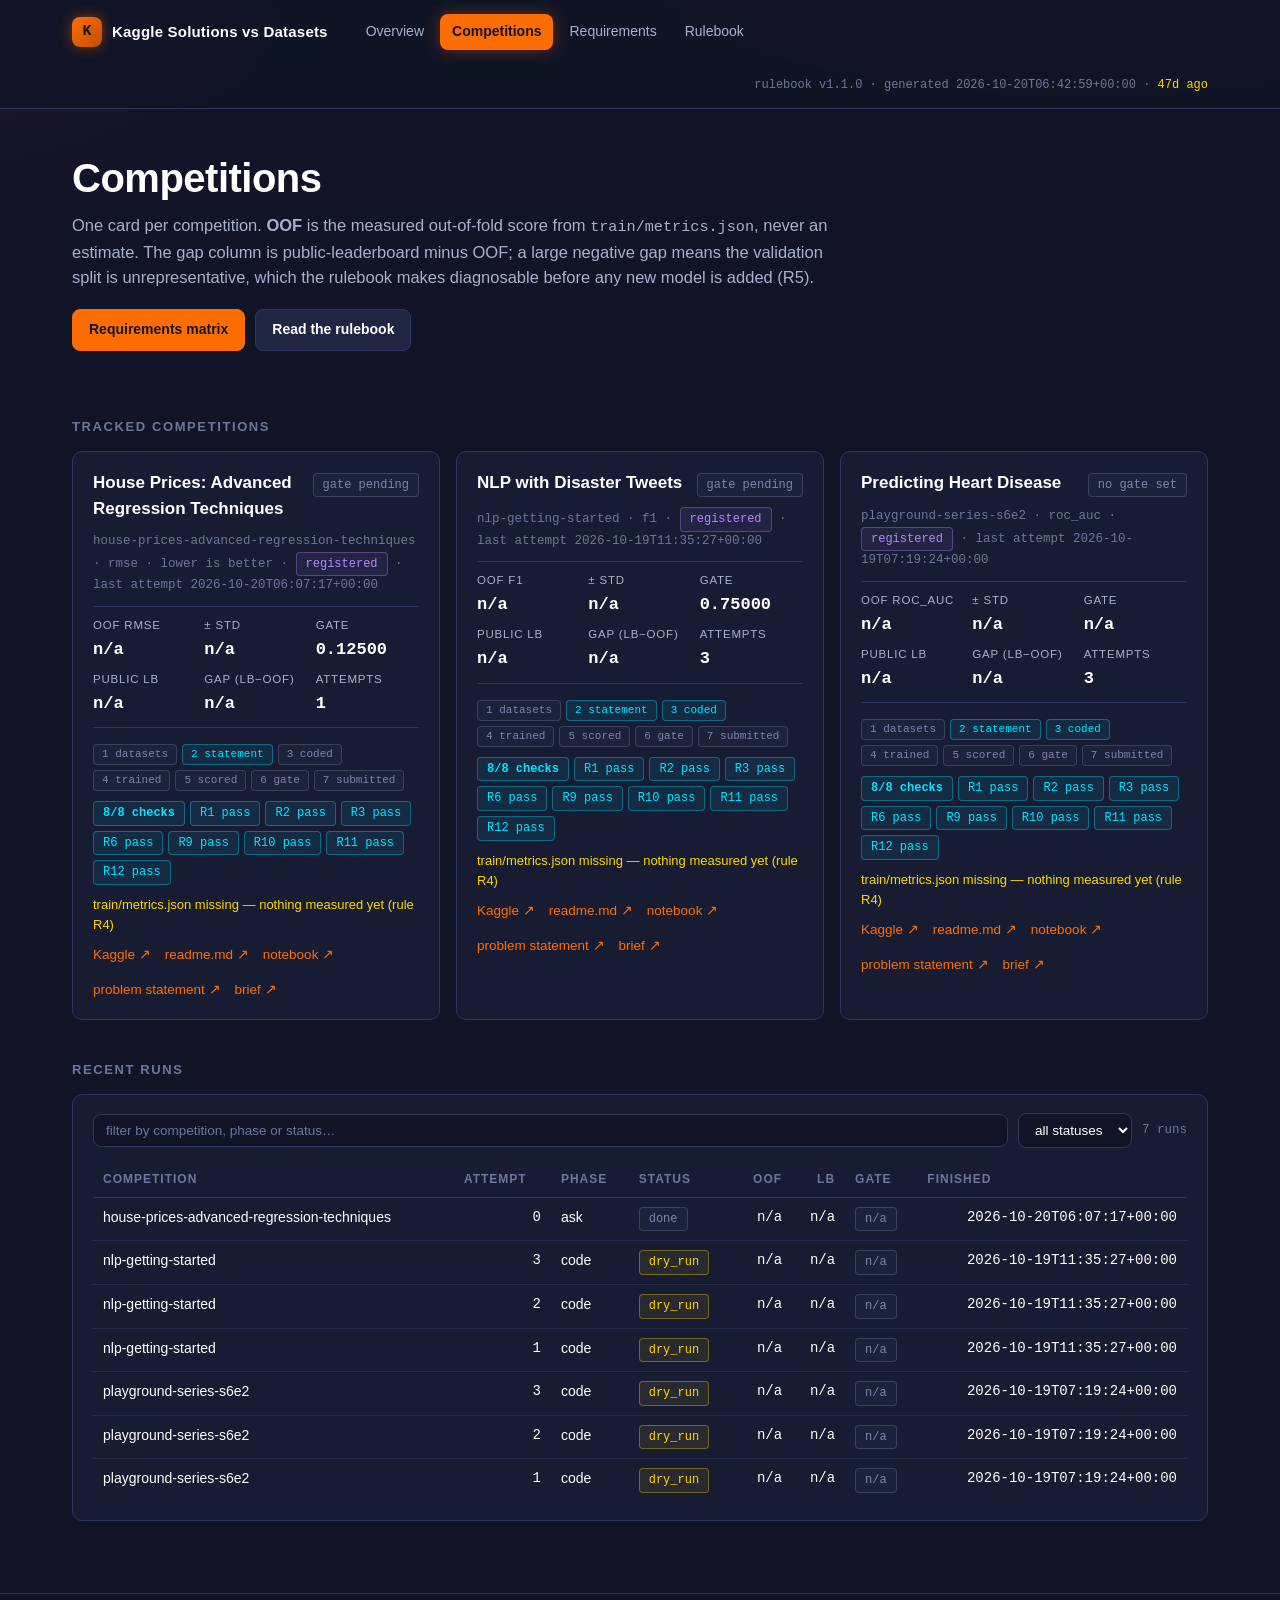
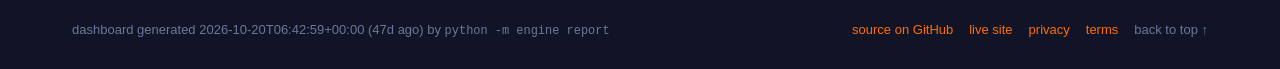
==== commit 7d7b7140: "frontend: live-site footer link, privacy and terms pages, de-dashed copy Launch-gate items from the " ====
--- a/frontend/competitions.html
+++ b/frontend/competitions.html
@@ -5,7 +5,7 @@
   <meta name="viewport" content="width=device-width, initial-scale=1">
   <meta name="color-scheme" content="dark">
   <meta name="theme-color" content="#101426">
-  <title>Competitions — Kaggle Solutions vs Datasets</title>
+  <title>Competitions | Kaggle Solutions vs Datasets</title>
   <meta name="description" content="Every tracked competition: OOF score, gate status, leaderboard gap and requirement checks.">
   <link rel="icon" href="data:image/svg+xml,%3Csvg xmlns='http://www.w3.org/2000/svg' viewBox='0 0 32 32'%3E%3Crect width='32' height='32' rx='8' fill='%23FF6D00'/%3E%3Ctext x='16' y='16' font-family='monospace' font-size='20' font-weight='bold' text-anchor='middle' dominant-baseline='central' fill='%23101426'%3EK%3C/text%3E%3C/svg%3E">
   <link rel="stylesheet" href="assets/style.css">
@@ -32,8 +32,8 @@
   <div id="root" role="status"></div>
   <noscript>
     <div class="state error">
-      This dashboard renders <code>data/dashboard.json</code> with JavaScript —
-      please enable it, or read the JSON directly.
+      This dashboard renders <code>data/dashboard.json</code> with JavaScript.
+      Please enable it, or read the JSON directly.
     </div>
   </noscript>
 
@@ -41,7 +41,7 @@
     <h1>Competitions</h1>
     <p class="lede">
       One card per competition. <strong>OOF</strong> is the measured out-of-fold
-      score from <code>train/metrics.json</code> — never an estimate. The gap column
+      score from <code>train/metrics.json</code>, never an estimate. The gap column
       is public-leaderboard minus OOF; a large negative gap means the validation
       split is unrepresentative, which the rulebook makes diagnosable before any
       new model is added (R5).
@@ -64,7 +64,10 @@
   <div class="wrap foot-inner">
     <span id="foot-generated"></span>
     <span class="foot-links">
-      <a data-repo-link href="#">source on GitHub</a>
+      <a data-repo-link href="https://github.com/learnerforge/Kaggle-solutionsvsdatasets">source on GitHub</a>
+      <a href="https://kaggle-solutions-dashboard.vercel.app">live site</a>
+      <a href="privacy.html">privacy</a>
+      <a href="terms.html">terms</a>
       <a class="to-top" href="#main">back to top ↑</a>
     </span>
   </div>
--- a/frontend/assets/style.css
+++ b/frontend/assets/style.css
@@ -1,7 +1,7 @@
 /* ==========================================================================
-   Kaggle Solutions vs Datasets — dashboard theme
+   Kaggle Solutions vs Datasets: dashboard theme
    EXCITEMENT MODE: deep navy, electric orange, vivid yellow, glow accents.
-   High energy · Dynamic · Futuristic — mono numerals, status chips.
+   High energy, dynamic, futuristic: mono numerals, status chips.
    No framework; served statically from GitHub Pages or any web server.
    ========================================================================== */
 
@@ -9,14 +9,14 @@
   color-scheme: dark;
 
   /* --- EXCITEMENT MODE palette ---------------------------------------------- */
-  --excitement-primary: #FF6D00;    /* Electric Orange — primary excitement  */
-  --excitement-secondary: #FFD600;  /* Vivid Yellow — energy and highlights   */
-  --excitement-accent: #FF2E93;     /* Hot Pink — playful excitement          */
-  --excitement-alert: #FF1744;      /* Neon Red — intensity and urgency       */
-  --excitement-purple: #B388FF;     /* Electric Purple — creative energy      */
-  --excitement-cyan: #00E5FF;       /* Bright Cyan — futuristic accents       */
-  --excitement-background: #101426; /* Deep Navy — dark background            */
-  --excitement-text: #FFFFFF;       /* Pure White — text on dark surfaces     */
+  --excitement-primary: #FF6D00;    /* Electric Orange: primary excitement   */
+  --excitement-secondary: #FFD600;  /* Vivid Yellow: energy and highlights    */
+  --excitement-accent: #FF2E93;     /* Hot Pink: playful excitement           */
+  --excitement-alert: #FF1744;      /* Neon Red: intensity and urgency        */
+  --excitement-purple: #B388FF;     /* Electric Purple: creative energy       */
+  --excitement-cyan: #00E5FF;       /* Bright Cyan: futuristic accents        */
+  --excitement-background: #101426; /* Deep Navy: dark background             */
+  --excitement-text: #FFFFFF;       /* Pure White: text on dark surfaces      */
 
   /* --- semantic aliases used across the theme ------------------------------- */
   --ink: var(--excitement-background);
@@ -63,7 +63,7 @@
 a { color: var(--accent); text-decoration: none; transition: color .15s ease; }
 a:hover { text-decoration: underline; }
 
-/* futuristic cyan focus ring — distinct from orange links/controls */
+/* futuristic cyan focus ring, distinct from orange links/controls */
 :focus-visible {
   outline: 2px solid var(--excitement-cyan);
   outline-offset: 2px;
@@ -272,7 +272,7 @@
 .chip {
   display: inline-block;
   padding: 2px 9px;
-  border-radius: 999px;
+  border-radius: 4px;
   font-family: var(--mono);
   font-size: 12px;
   border: 1px solid transparent;
@@ -370,6 +370,8 @@
 .comp .scores .v.v-warn { color: var(--warn); }
 
 .comp .checks-row { display: flex; gap: 5px; flex-wrap: wrap; }
+.comp .stages-row { display: flex; gap: 5px; flex-wrap: wrap; margin-top: 6px; }
+.comp .stages-row .chip { font-size: 11px; padding: 1px 8px; }
 .comp .links { display: flex; gap: 14px; flex-wrap: wrap; font-size: 13.5px; }
 .comp .note { color: var(--warn); font-size: 13px; }
 
@@ -529,14 +531,14 @@
   appearance: none;
   -webkit-appearance: none;
   border: none;
-  border-radius: 999px;
+  border-radius: 3px;
   background: var(--panel-2);
   overflow: hidden;
 }
 
 progress.prog::-webkit-progress-bar { background: var(--panel-2); }
-progress.prog::-webkit-progress-value { background: var(--accent-dim); border-radius: 999px; }
-progress.prog::-moz-progress-bar { background: var(--accent-dim); border-radius: 999px; }
+progress.prog::-webkit-progress-value { background: var(--accent-dim); border-radius: 3px; }
+progress.prog::-moz-progress-bar { background: var(--accent-dim); border-radius: 3px; }
 progress.prog.good::-webkit-progress-value { background: var(--pass); }
 progress.prog.good::-moz-progress-bar { background: var(--pass); }
 progress.prog.bad::-webkit-progress-value { background: var(--fail); }
